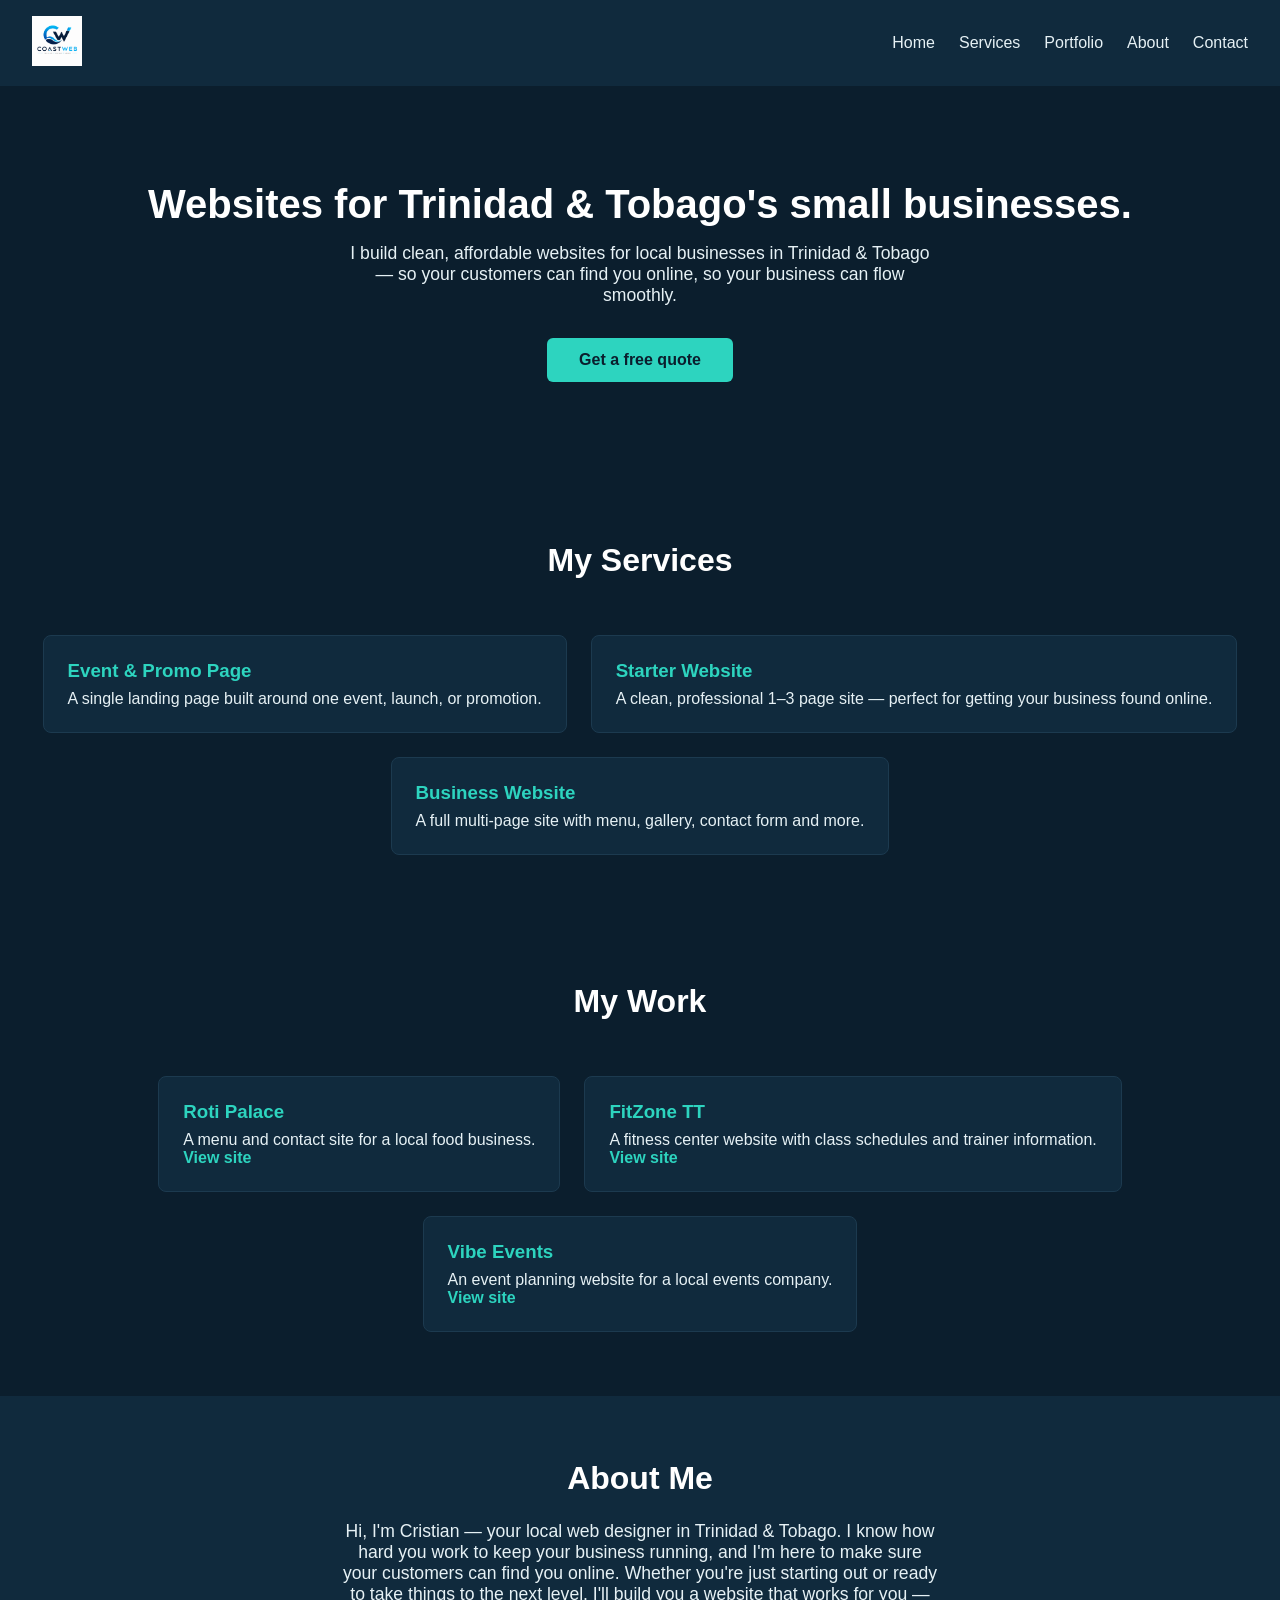
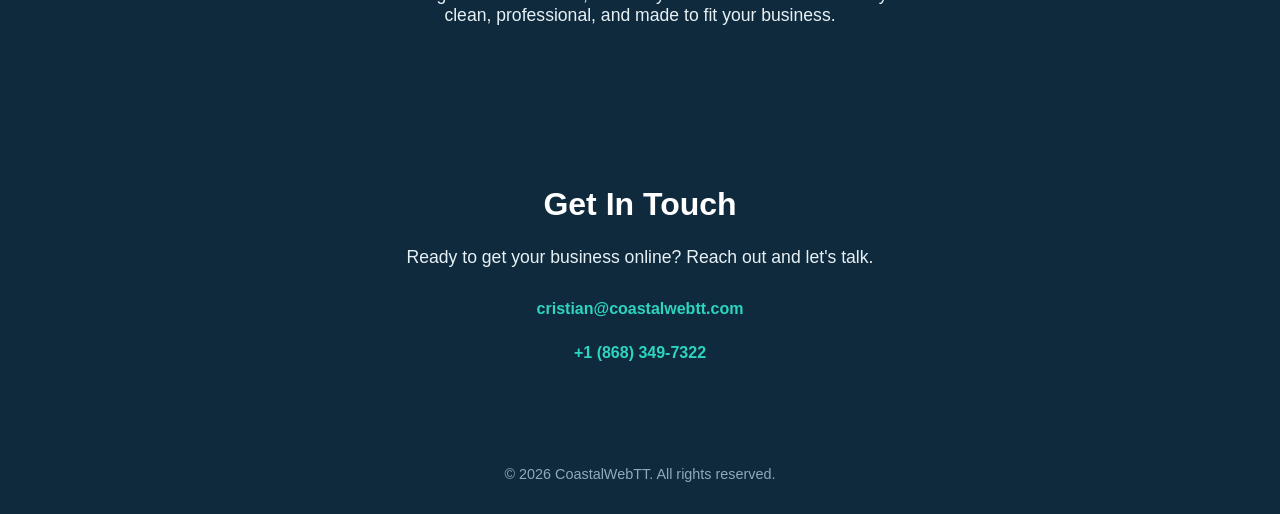
==== index.html @ a196e092 "Rename coastalWebTT.html to index.html" ====
<!DOCTYPE html>
<html lang="en">
<head>
    <meta charset="UTF-8">
    <meta name="viewport" content="width=device-width, initial-scale=1.0">
    <title>CoastalWebTT — Websites for T&T Small Businesses</title>

<link rel="stylesheet" href="CW.css">

</head>
<body>
    
<header>
    <a href="index.html"><img src="pictures/coastalweb.png" alt="CoastalWebTT logo" class="logo"></a>
    <nav>
        <ul>
            <li><a href="index.html">Home</a></li>
            <li><a href="#services">Services</a></li>
            <li><a href="#portfolio">Portfolio</a></li>
            <li><a href="#about">About</a></li>
            <li><a href="#contact">Contact</a></li>
        </ul>
    </nav>
</header>

<main>

<section id="hero" class="sec1">
    
    <h2>Websites for Trinidad & Tobago's small businesses.</h2>
    <p>I build clean, affordable websites for local businesses in Trinidad & Tobago — so your customers can find you online, so your business can flow smoothly.</p>
    <a href="#contact">Get a free quote</a>

</section>

<section id="services" class="sec2">
    <h2>My Services</h2>


     <article>
        <h3>Event & Promo Page</h3>
        <p>A single landing page built around one event, launch, or promotion.</p>
    </article>

    <article>
        <h3>Starter Website</h3>
        <p>A clean, professional 1–3 page site — perfect for getting your business found online.</p>
    </article>

    <article>
        <h3>Business Website</h3>
        <p>A full multi-page site with menu, gallery, contact form and more.</p>
    </article>

   

</section>


<section id="portfolio" class="sec3">
    <h2>My Work</h2>

    <article>
        <h3>Roti Palace</h3>
        <p>A menu and contact site for a local food business.</p>
        <a href="roti-palace/RotiPalace.html" target="_blank">View site</a>
    </article>

    <article>
        <h3>FitZone TT</h3>
        <p>A fitness center website with class schedules and trainer information.</p>
        <a href="fitzone/FitZone.html" target="_blank">View site</a>
    </article>

    <article>
        <h3>Vibe Events</h3>
        <p>An event planning website for a local events company.</p>
        <a href="vibe-events/vibeEents.html" target="_blank">View site</a>
    </article>

</section>

<section id="about" class="sec4">
    <h2>About Me</h2>
    <p>Hi, I'm Cristian — your local web designer in Trinidad & Tobago. I know how hard you work to keep your business running, and I'm here to make sure your customers can find you online. Whether you're just starting out or ready to take things to the next level, I'll build you a website that works for you — clean, professional, and made to fit your business.</p>
</section>

<section id="contact" class="sec5">
    <h2>Get In Touch</h2>
    <p>Ready to get your business online? Reach out and let's talk.</p>
    <a href="mailto:cristiancoastalwebtt.com">cristian@coastalwebtt.com</a>
    <br>
    <a href="tel:+18683497322">+1 (868) 349-7322</a>
</section>


</main>



<footer>
    <p>&copy; 2026 CoastalWebTT. All rights reserved.</p>
</footer>

</body>
</html>
---- CW.css ----
*{
margin: 0;
padding: 0;
box-sizing: border-box;



}

.logo {
    height: 50px;
    width: auto;
}

body{

font-family: Arial, sans-serif;
    background-color: #0B1E2D;
    color: #E6F1F5;


}

header {
    background-color: #102A3D;
    padding: 1rem 2rem;
    display: flex;
    justify-content: space-between;
    align-items: center;
}

header h1 {
    color: #2DD4BF;
    font-size: 1.5rem;
}

nav ul {
    list-style: none;
    display: flex;
    gap: 1.5rem;
}

nav a {
    color: #E6F1F5;
    text-decoration: none;
    font-weight: 500;
}

nav a:hover {
    color: #2DD4BF;
}

#hero {
    text-align: center;
    padding: 6rem 2rem;
}

#hero h2 {
    font-size: 2.5rem;
    color: #ffffff;
    margin-bottom: 1rem;
}

#hero p {
    font-size: 1.1rem;
    color: #E6F1F5;
    max-width: 600px;
    margin: 0 auto 2rem;
}

#hero a {
    display: inline-block;
    background-color: #2DD4BF;
    color: #0B1E2D;
    padding: 0.8rem 2rem;
    border-radius: 6px;
    text-decoration: none;
    font-weight: 600;
}

#hero a:hover {
    background-color: #3BC9DB;
}

#services {
    padding: 4rem 2rem;
    text-align: center;
    display: flex;
    flex-wrap: wrap;
    justify-content: center;
    gap: 1.5rem;
}

#services h2 {
    color: #ffffff;
    font-size: 2rem;
    margin-bottom: 2rem;
    width: 100% ;
}

#services article {
    background-color: #102A3D;
    border: 1px solid #1C3A4F;
    border-radius: 8px;
    padding: 1.5rem;
    text-align: left;
}

#services article h3 {
    color: #2DD4BF;
    margin-bottom: 0.5rem;
}

#services article p {
    color: #E6F1F5;
}

#portfolio {
    padding: 4rem 2rem;
    text-align: center;
    display: flex;
    flex-wrap: wrap;
    justify-content: center;
    gap: 1.5rem;
}

#portfolio article {
    background-color: #102A3D;
    border: 1px solid #1C3A4F;
    border-radius: 8px;
    padding: 1.5rem;
    text-align: left;
}



#portfolio article h3 {
    color: #2DD4BF;
    margin-bottom: 0.5rem;
}

#portfolio article p {
    color: #E6F1F5;
}

#portfolio h2 {
    color: #ffffff;
    font-size: 2rem;
    margin-bottom: 2rem;
    width: 100%;
}

#portfolio article a {
    color: #2DD4BF;
    text-decoration: none;
    font-weight: 600;
}

#portfolio article a:hover {
    text-decoration: underline;
}

#about {
    background-color: #102A3D;
    padding: 4rem 2rem;
    text-align: center;
}

#about p {
    font-size: 1.1rem;
    color: #E6F1F5;
    max-width: 600px;
    margin: 0 auto 2rem;
}

#about h2 {
    color: #ffffff;
    font-size: 2rem;
    margin-bottom: 1.5rem;
}

#contact {
    background-color: #102A3D;
    padding: 4rem 2rem;
    text-align: center;
}

#contact p {
    font-size: 1.1rem;
    color: #E6F1F5;
    max-width: 600px;
    margin: 0 auto 2rem;
}

#contact h2 {
    color: #ffffff;
    font-size: 2rem;
    margin-bottom: 1.5rem;
}

#contact a {
    display: block;
    margin-bottom: 0.5rem;
    color: #2DD4BF;
    text-decoration: none;
    font-weight: 600;
}

#contact a:hover {
    text-decoration: underline;
}


footer {
    background-color: #102A3D;
    padding: 2rem;
    text-align: center;
    color: #8FA9B8;
    font-size: 0.9rem;
}
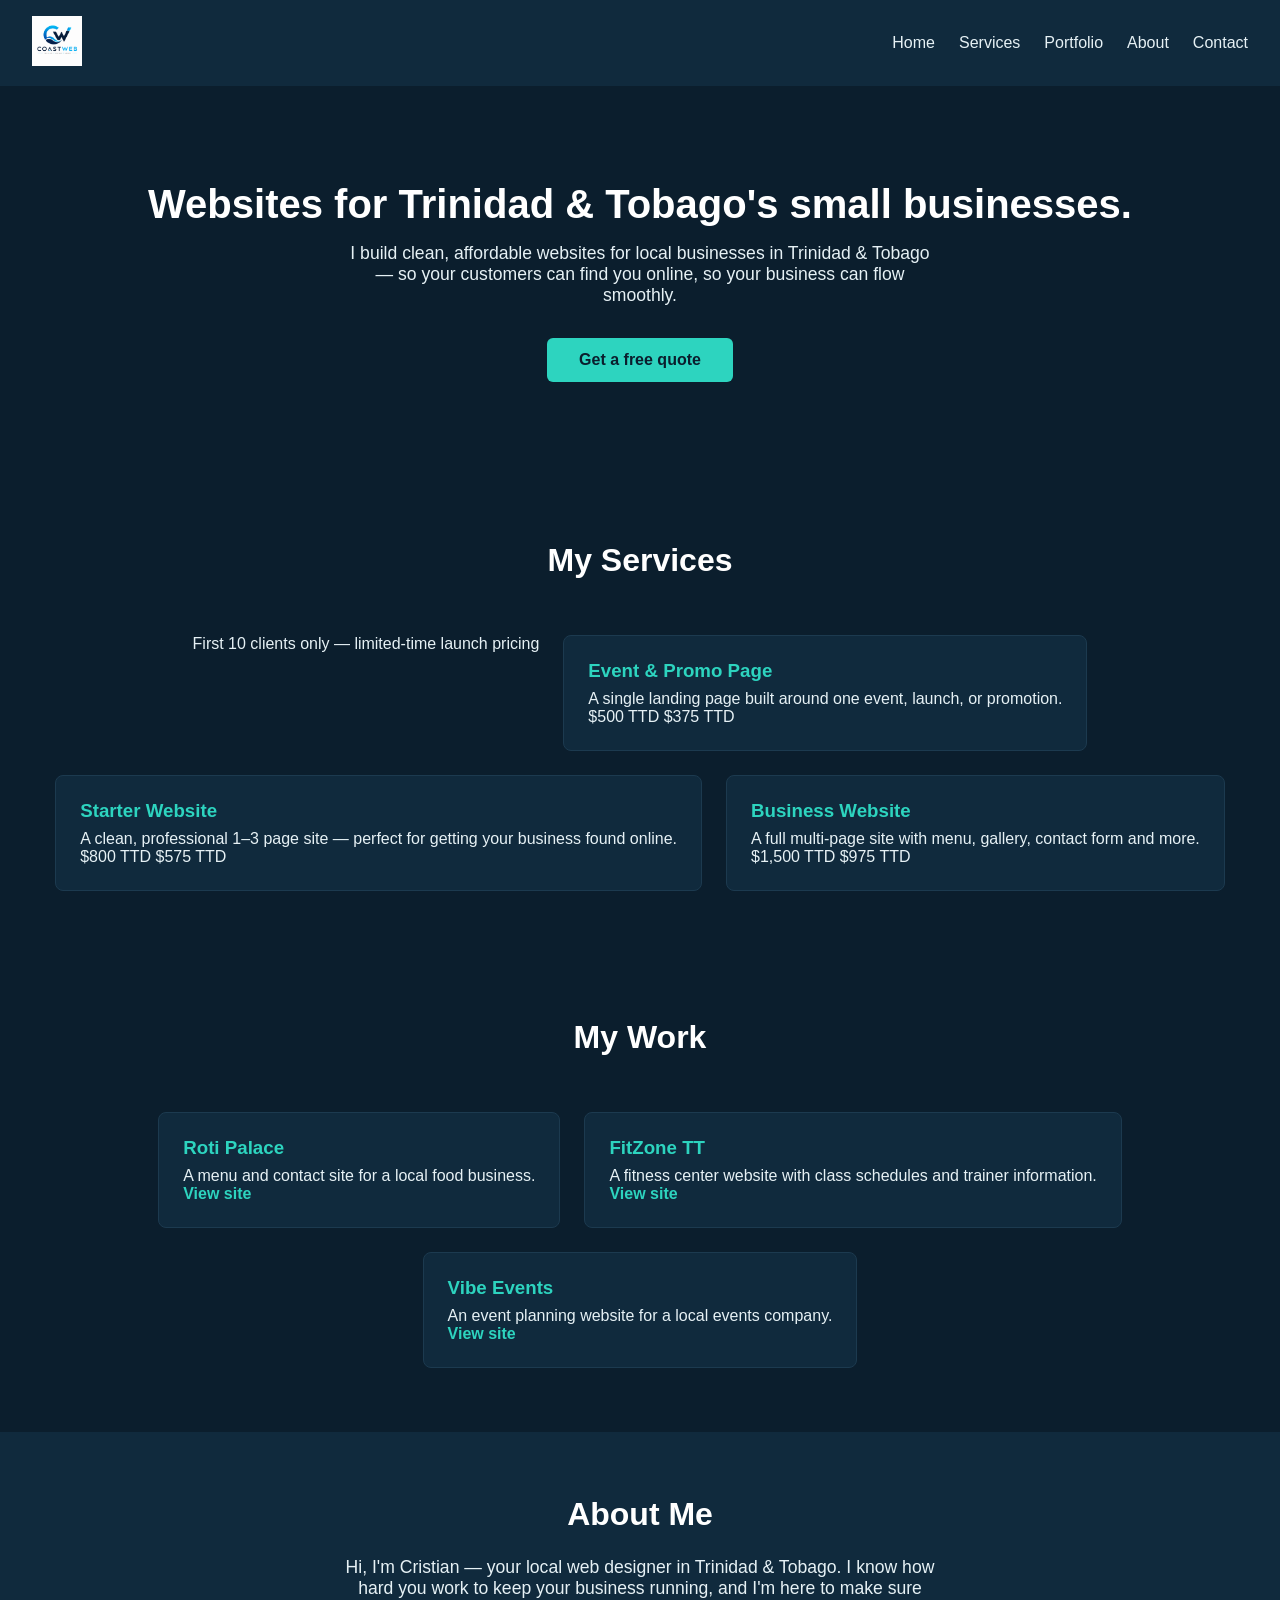
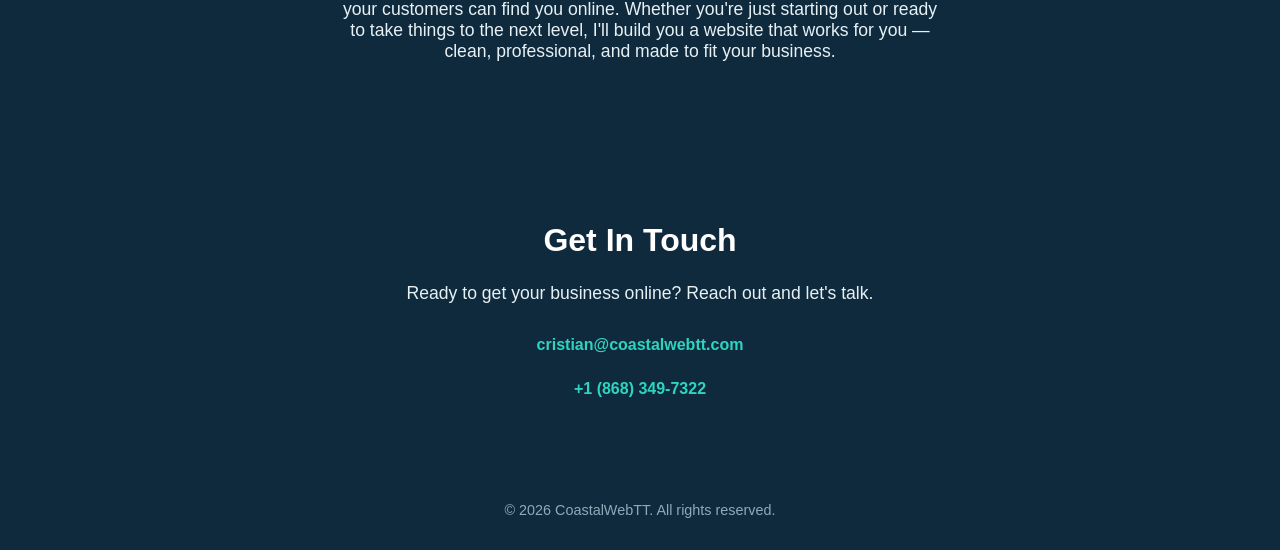
==== commit b88dabec: "Update index.html" ====
--- a/index.html
+++ b/index.html
@@ -35,21 +35,25 @@
 
 <section id="services" class="sec2">
     <h2>My Services</h2>
-
+    <p class="discount-note"> First 10 clients only — limited-time launch pricing</p>
 
      <article>
         <h3>Event & Promo Page</h3>
         <p>A single landing page built around one event, launch, or promotion.</p>
+            <p class="price"><span class="old-price">$500 TTD</span> $375 TTD</p>
     </article>
 
     <article>
         <h3>Starter Website</h3>
         <p>A clean, professional 1–3 page site — perfect for getting your business found online.</p>
+        <p class="price"><span class="old-price">$800 TTD</span> $575 TTD</p>
+
     </article>
 
     <article>
         <h3>Business Website</h3>
         <p>A full multi-page site with menu, gallery, contact form and more.</p>
+        <p class="price"><span class="old-price">$1,500 TTD</span> $975 TTD</p>
     </article>
 
    
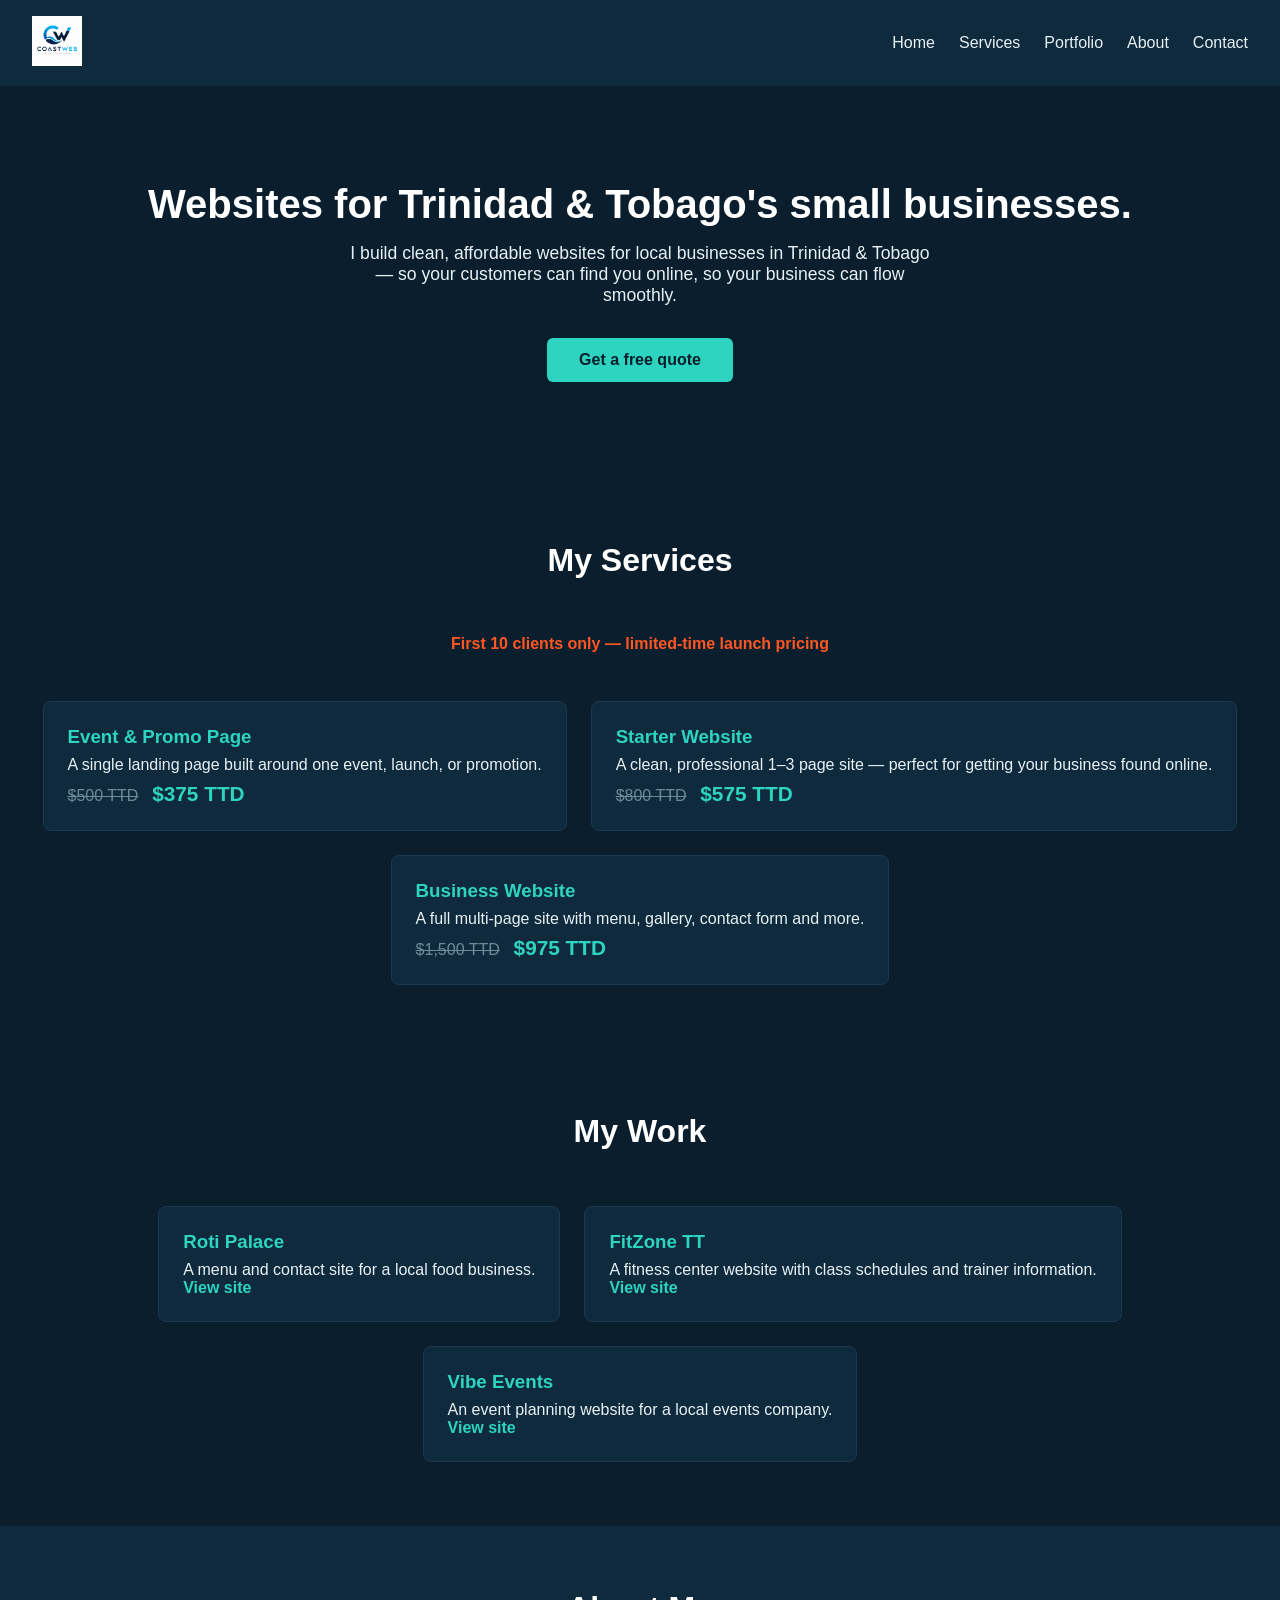
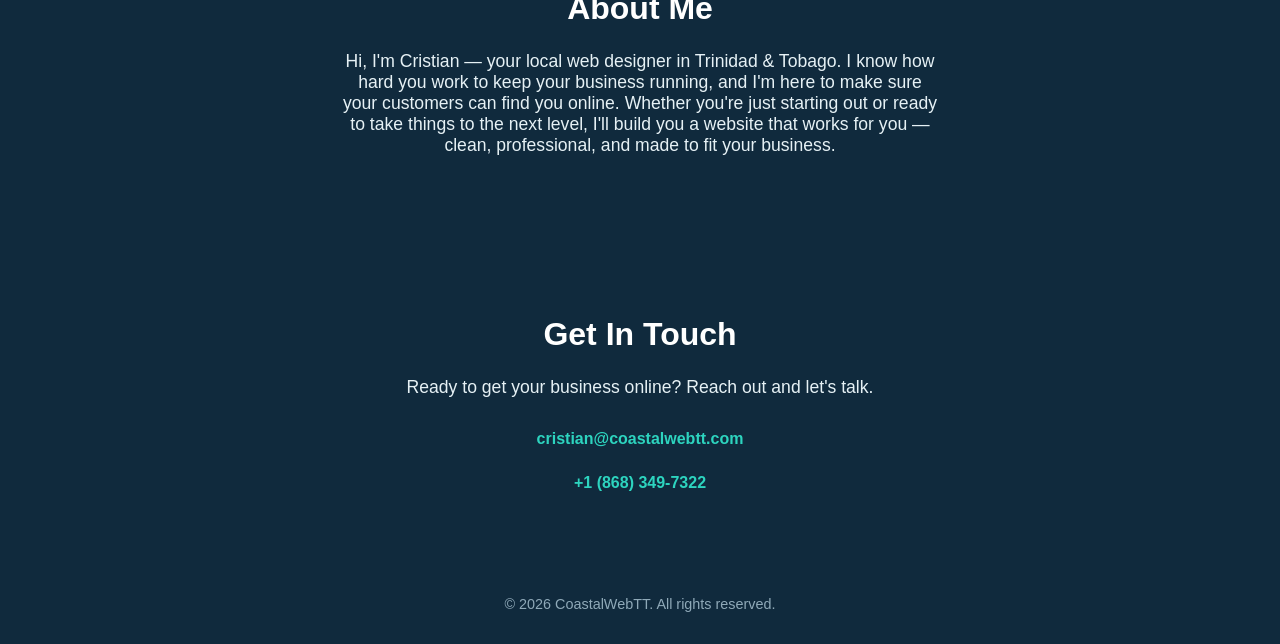
==== commit addc45c0: "Update index.html" ====
--- a/index.html
+++ b/index.html
@@ -40,20 +40,20 @@
      <article>
         <h3>Event & Promo Page</h3>
         <p>A single landing page built around one event, launch, or promotion.</p>
-            <p class="price"><span class="old-price">$500 TTD</span> $375 TTD</p>
+            <p class="price"><span class="old-price" style="font-weight: 500; ">$500 TTD</span> $375 TTD</p>
     </article>
 
     <article>
         <h3>Starter Website</h3>
         <p>A clean, professional 1–3 page site — perfect for getting your business found online.</p>
-        <p class="price"><span class="old-price">$800 TTD</span> $575 TTD</p>
+        <p class="price"><span class="old-price" style="font-weight: 500; ">$800 TTD</span> $575 TTD</p>
 
     </article>
 
     <article>
         <h3>Business Website</h3>
         <p>A full multi-page site with menu, gallery, contact form and more.</p>
-        <p class="price"><span class="old-price">$1,500 TTD</span> $975 TTD</p>
+        <p class="price"><span class="old-price" style="font-weight: 500; ">$1,500 TTD</span> $975 TTD</p>
     </article>
 
    
--- a/CW.css
+++ b/CW.css
@@ -219,4 +219,26 @@
     font-size: 0.9rem;
 }
 
-
+.discount-note {
+    width: 100%;
+    text-align: center;
+    color: #FF5722;
+    font-weight: 700;
+    margin-bottom: 1.5rem;
+}
+
+#services article .price {
+    color: #2DD4BF;
+    font-weight: 800;
+    font-size: 1.3rem;
+    margin-top: 0.5rem;
+}
+
+#services article .old-price {
+    color: #6B8B98;
+    text-decoration: line-through;
+    font-weight: 500;
+    font-size: 1rem;
+    margin-right: 0.5rem;
+}
+
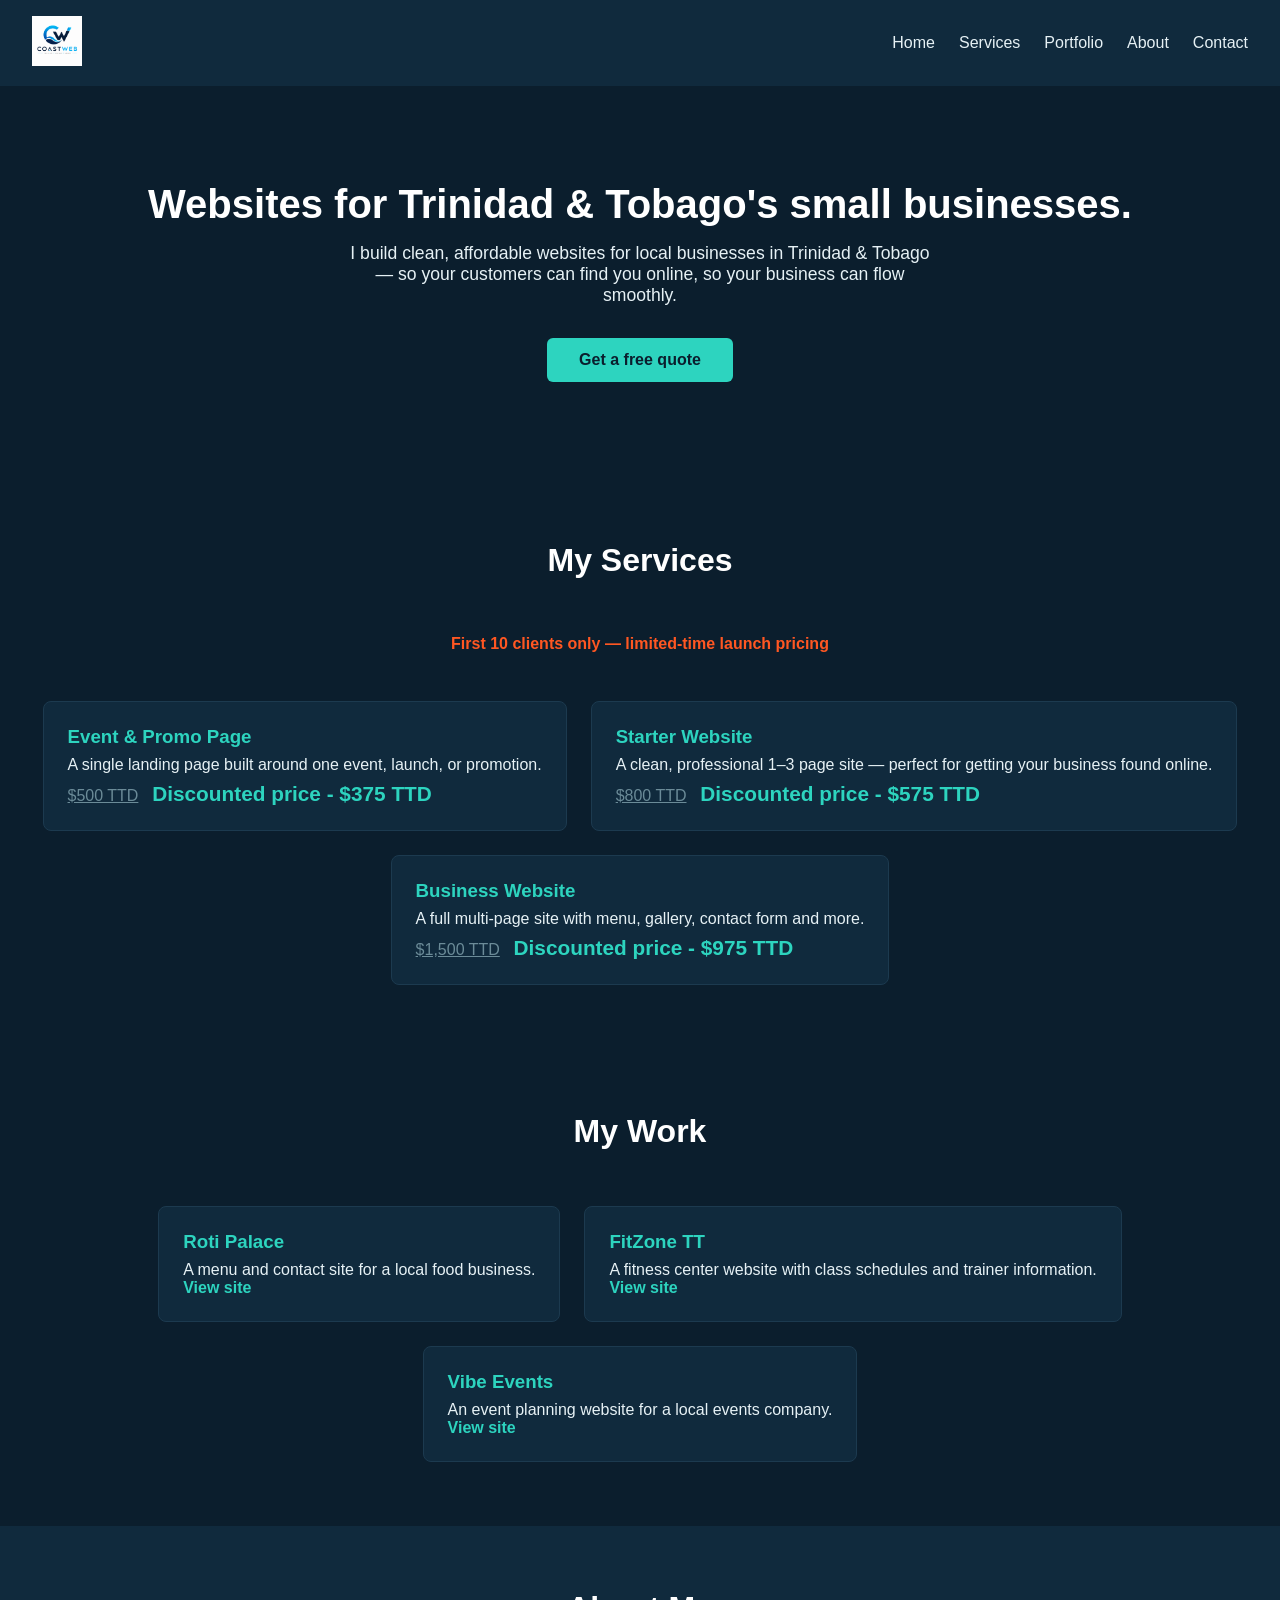
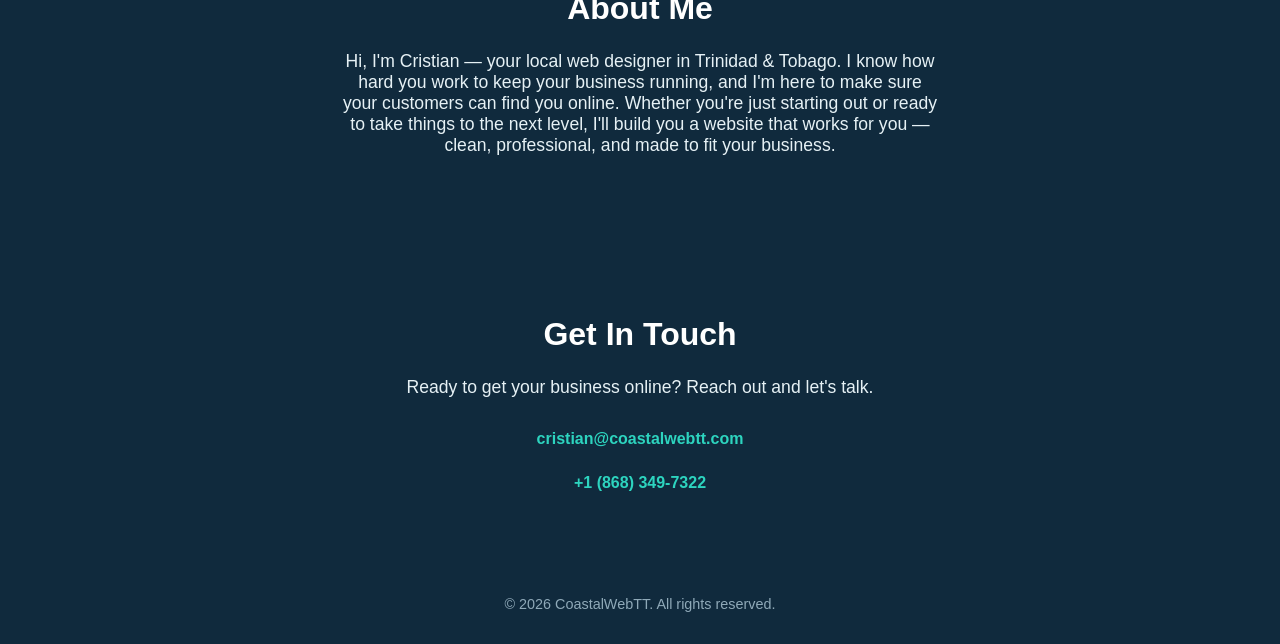
==== commit f3a587d5: "Update index.html" ====
--- a/index.html
+++ b/index.html
@@ -40,20 +40,20 @@
      <article>
         <h3>Event & Promo Page</h3>
         <p>A single landing page built around one event, launch, or promotion.</p>
-            <p class="price"><span class="old-price" style="font-weight: 500; ">$500 TTD</span> $375 TTD</p>
+            <p class="price"><span class="old-price" style="text-decoration: underline; ">$500 TTD</span> Discounted price - $375 TTD</p>
     </article>
 
     <article>
         <h3>Starter Website</h3>
         <p>A clean, professional 1–3 page site — perfect for getting your business found online.</p>
-        <p class="price"><span class="old-price" style="font-weight: 500; ">$800 TTD</span> $575 TTD</p>
+        <p class="price"><span class="old-price" style="text-decoration: underline; ">$800 TTD</span> Discounted price - $575 TTD</p>
 
     </article>
 
     <article>
         <h3>Business Website</h3>
         <p>A full multi-page site with menu, gallery, contact form and more.</p>
-        <p class="price"><span class="old-price" style="font-weight: 500; ">$1,500 TTD</span> $975 TTD</p>
+        <p class="price"><span class="old-price" style="text-decoration: underline; ">$1,500 TTD</span> Discounted price - $975 TTD</p>
     </article>
 
    
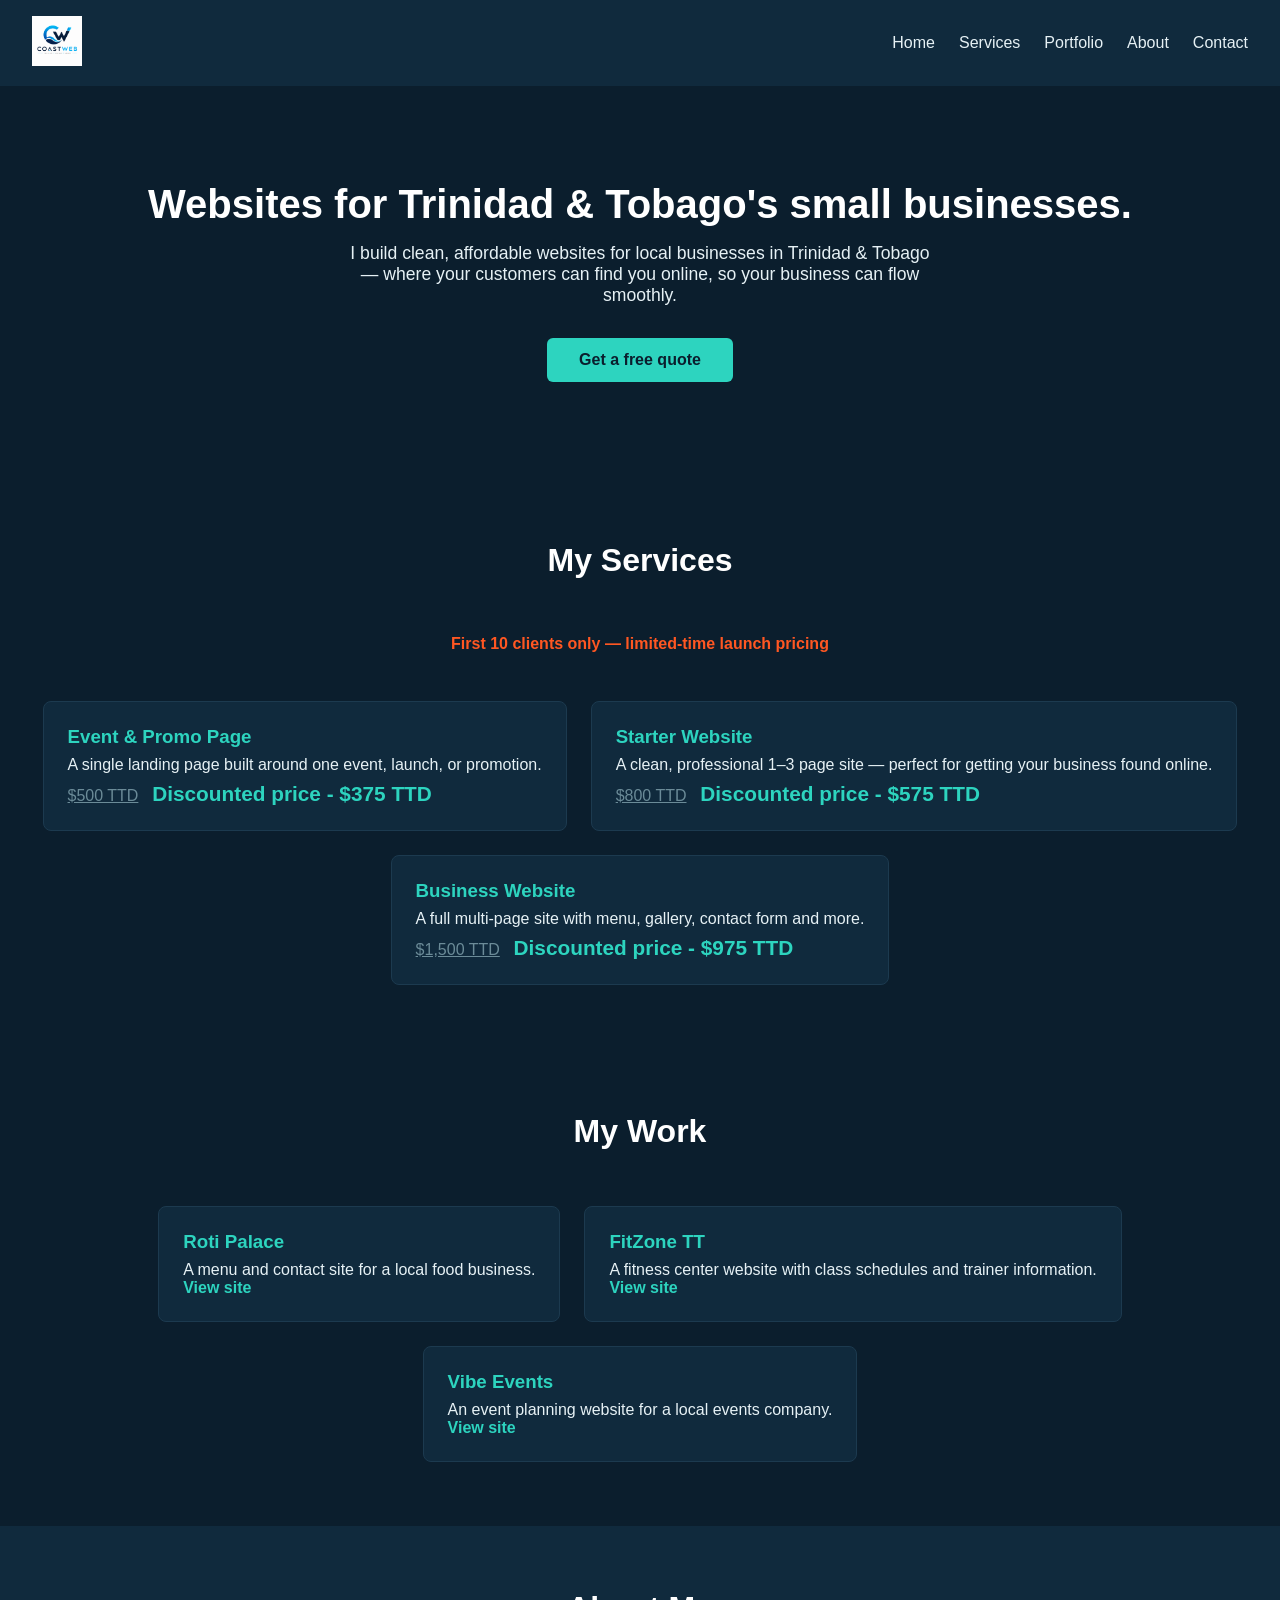
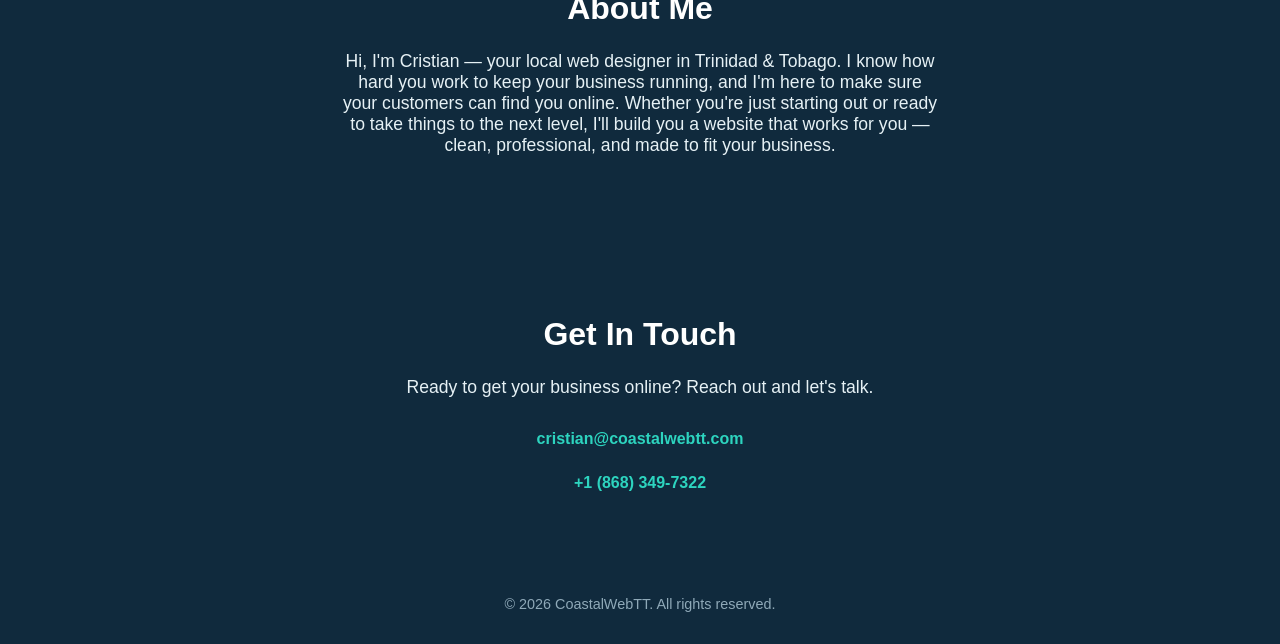
==== commit 4c3c71ab: "Update index.html" ====
--- a/index.html
+++ b/index.html
@@ -28,7 +28,7 @@
 <section id="hero" class="sec1">
     
     <h2>Websites for Trinidad & Tobago's small businesses.</h2>
-    <p>I build clean, affordable websites for local businesses in Trinidad & Tobago — so your customers can find you online, so your business can flow smoothly.</p>
+    <p>I build clean, affordable websites for local businesses in Trinidad & Tobago — where your customers can find you online, so your business can flow smoothly.</p>
     <a href="#contact">Get a free quote</a>
 
 </section>
